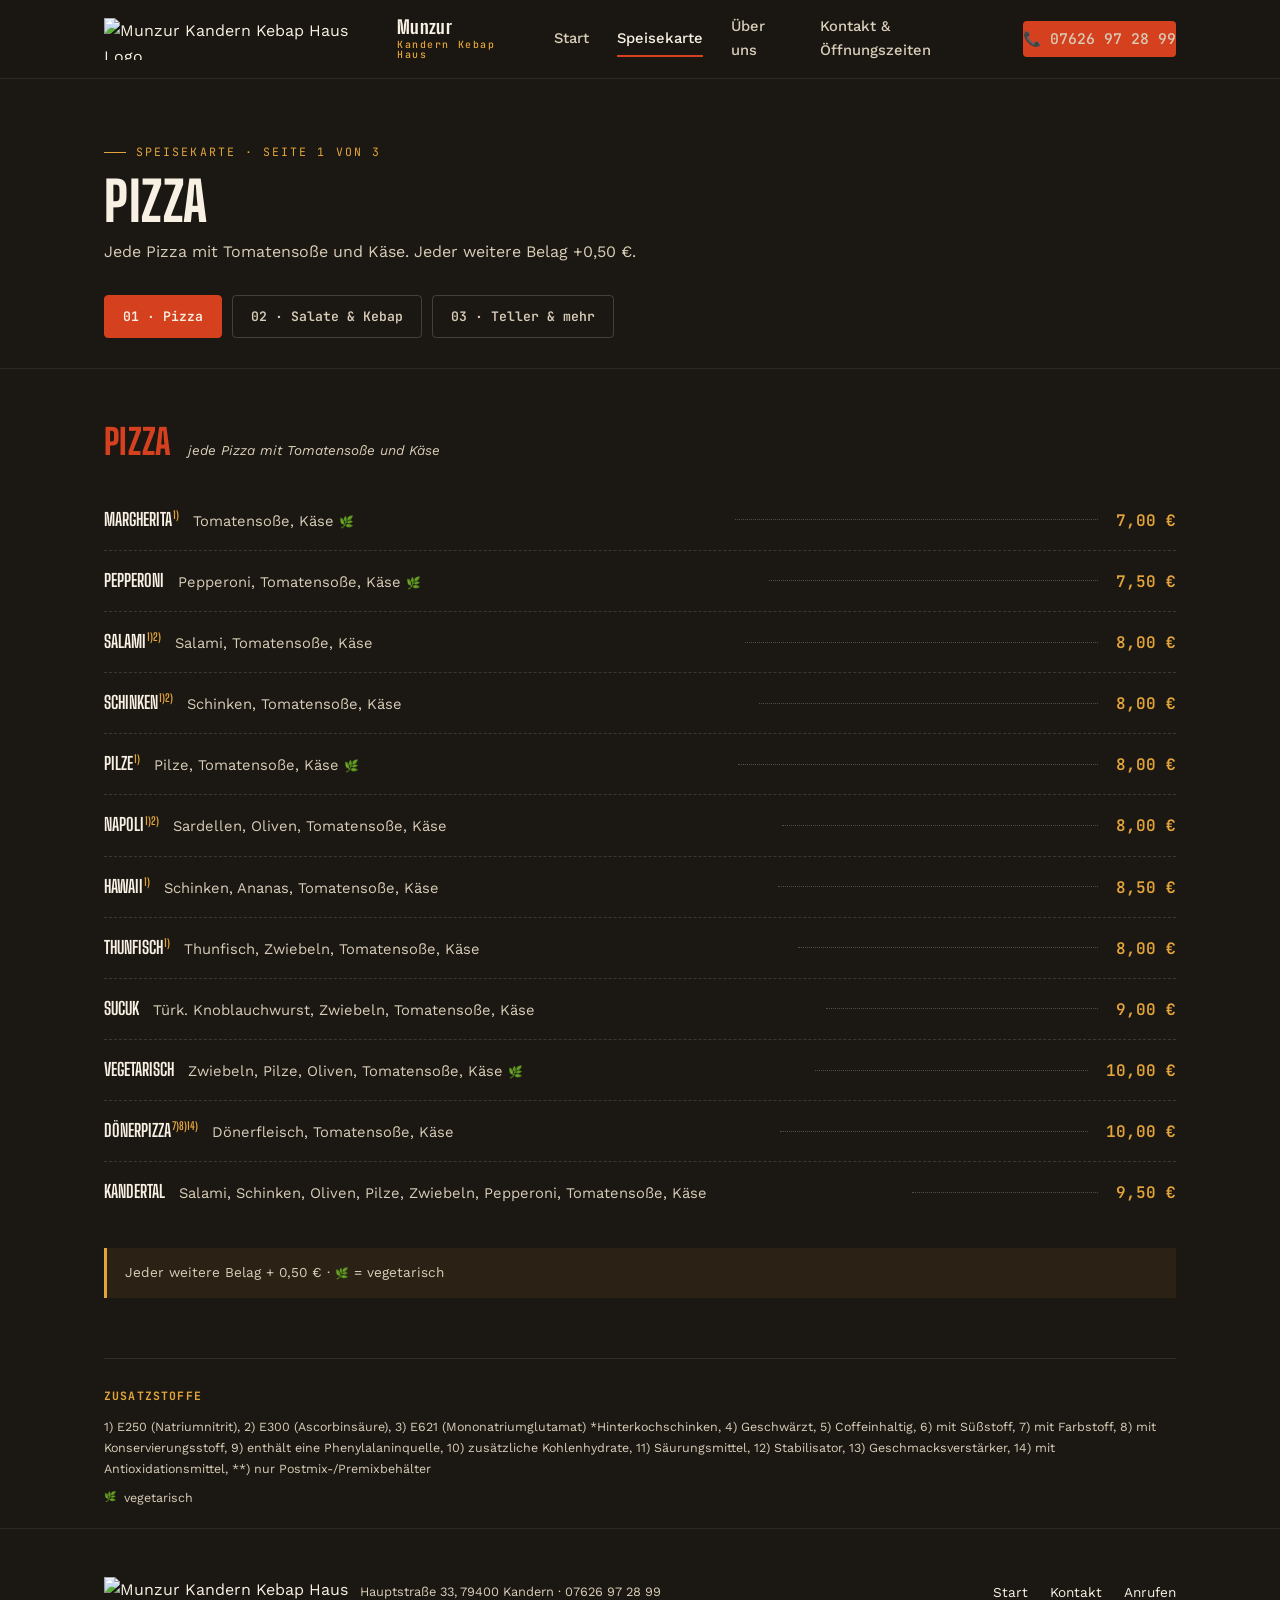
==== speisekarte-1.html @ 80e95b58 "Add files via upload" ====
<!DOCTYPE html>
<html lang="de">
<head>
<meta charset="UTF-8">
<meta name="viewport" content="width=device-width, initial-scale=1.0">
<title>Pizza — Speisekarte | Munzur Kandern Kebap Haus</title>
<meta name="description" content="Pizza-Karte von Munzur Kandern Kebap Haus: von Margherita bis Kandertal, jede Pizza mit Tomatensoße und Käse.">
<link rel="icon" href="assets/logo.png">
<link rel="stylesheet" href="styles.css">
</head>
<body>

<header class="site-header">
  <div class="wrap">
    <a class="brand" href="index.html">
      <img src="assets/logo.png" alt="Munzur Kandern Kebap Haus Logo">
      <span class="brand-name">Munzur<span>Kandern Kebap Haus</span></span>
    </a>
    <button class="nav-toggle" aria-label="Menü öffnen" aria-expanded="false">&#9776;</button>
    <nav class="main-nav">
      <a href="index.html">Start</a>
      <a href="speisekarte-1.html" class="active">Speisekarte</a>
      <a href="index.html#ueber-uns">Über uns</a>
      <a href="index.html#kontakt">Kontakt &amp; Öffnungszeiten</a>
      <a class="nav-call" href="tel:+497626972899">📞 07626 97 28 99</a>
    </nav>
  </div>
</header>

<section class="menu-hero">
  <div class="wrap">
    <span class="eyebrow">Speisekarte · Seite 1 von 3</span>
    <h1 style="margin-top:14px;">Pizza</h1>
    <p>Jede Pizza mit Tomatensoße und Käse. Jeder weitere Belag +0,50 €.</p>
    <div class="menu-tabs">
      <a href="speisekarte-1.html" class="active">01 · Pizza</a>
      <a href="speisekarte-2.html">02 · Salate &amp; Kebap</a>
      <a href="speisekarte-3.html">03 · Teller &amp; mehr</a>
    </div>
  </div>
</section>

<section class="menu-section">
  <div class="wrap">

    <div class="menu-cat-head">
      <h2>Pizza</h2>
      <span class="menu-cat-note">jede Pizza mit Tomatensoße und Käse</span>
    </div>

    <ul class="menu-list">
      <li class="menu-item">
        <span class="menu-item-name">Margherita<sup class="fn">1)</sup></span>
        <span class="menu-item-desc">Tomatensoße, Käse <span class="leaf">🌿</span></span>
        <span class="menu-item-leader"></span>
        <span class="menu-item-price">7,00 €</span>
      </li>
      <li class="menu-item">
        <span class="menu-item-name">Pepperoni</span>
        <span class="menu-item-desc">Pepperoni, Tomatensoße, Käse <span class="leaf">🌿</span></span>
        <span class="menu-item-leader"></span>
        <span class="menu-item-price">7,50 €</span>
      </li>
      <li class="menu-item">
        <span class="menu-item-name">Salami<sup class="fn">1)2)</sup></span>
        <span class="menu-item-desc">Salami, Tomatensoße, Käse</span>
        <span class="menu-item-leader"></span>
        <span class="menu-item-price">8,00 €</span>
      </li>
      <li class="menu-item">
        <span class="menu-item-name">Schinken<sup class="fn">1)2)</sup></span>
        <span class="menu-item-desc">Schinken, Tomatensoße, Käse</span>
        <span class="menu-item-leader"></span>
        <span class="menu-item-price">8,00 €</span>
      </li>
      <li class="menu-item">
        <span class="menu-item-name">Pilze<sup class="fn">1)</sup></span>
        <span class="menu-item-desc">Pilze, Tomatensoße, Käse <span class="leaf">🌿</span></span>
        <span class="menu-item-leader"></span>
        <span class="menu-item-price">8,00 €</span>
      </li>
      <li class="menu-item">
        <span class="menu-item-name">Napoli<sup class="fn">1)2)</sup></span>
        <span class="menu-item-desc">Sardellen, Oliven, Tomatensoße, Käse</span>
        <span class="menu-item-leader"></span>
        <span class="menu-item-price">8,00 €</span>
      </li>
      <li class="menu-item">
        <span class="menu-item-name">Hawaii<sup class="fn">1)</sup></span>
        <span class="menu-item-desc">Schinken, Ananas, Tomatensoße, Käse</span>
        <span class="menu-item-leader"></span>
        <span class="menu-item-price">8,50 €</span>
      </li>
      <li class="menu-item">
        <span class="menu-item-name">Thunfisch<sup class="fn">1)</sup></span>
        <span class="menu-item-desc">Thunfisch, Zwiebeln, Tomatensoße, Käse</span>
        <span class="menu-item-leader"></span>
        <span class="menu-item-price">8,00 €</span>
      </li>
      <li class="menu-item">
        <span class="menu-item-name">Sucuk</span>
        <span class="menu-item-desc">Türk. Knoblauchwurst, Zwiebeln, Tomatensoße, Käse</span>
        <span class="menu-item-leader"></span>
        <span class="menu-item-price">9,00 €</span>
      </li>
      <li class="menu-item">
        <span class="menu-item-name">Vegetarisch</span>
        <span class="menu-item-desc">Zwiebeln, Pilze, Oliven, Tomatensoße, Käse <span class="leaf">🌿</span></span>
        <span class="menu-item-leader"></span>
        <span class="menu-item-price">10,00 €</span>
      </li>
      <li class="menu-item">
        <span class="menu-item-name">Dönerpizza<sup class="fn">7)8)14)</sup></span>
        <span class="menu-item-desc">Dönerfleisch, Tomatensoße, Käse</span>
        <span class="menu-item-leader"></span>
        <span class="menu-item-price">10,00 €</span>
      </li>
      <li class="menu-item">
        <span class="menu-item-name">Kandertal</span>
        <span class="menu-item-desc">Salami, Schinken, Oliven, Pilze, Zwiebeln, Pepperoni, Tomatensoße, Käse</span>
        <span class="menu-item-leader"></span>
        <span class="menu-item-price">9,50 €</span>
      </li>
    </ul>

    <p class="price-note">Jeder weitere Belag + 0,50 € · <span class="leaf">🌿</span> = vegetarisch</p>

    <div class="legend">
      <h4>Zusatzstoffe</h4>
      <p>1) E250 (Natriumnitrit), 2) E300 (Ascorbinsäure), 3) E621 (Mononatriumglutamat) *Hinterkochschinken, 4) Geschwärzt, 5) Coffeinhaltig, 6) mit Süßstoff, 7) mit Farbstoff, 8) mit Konservierungsstoff, 9) enthält eine Phenylalaninquelle, 10) zusätzliche Kohlenhydrate, 11) Säurungsmittel, 12) Stabilisator, 13) Geschmacksverstärker, 14) mit Antioxidationsmittel, **) nur Postmix-/Premixbehälter</p>
      <p class="leaf-key"><span class="leaf">🌿</span> vegetarisch</p>
    </div>

  </div>
</section>

<footer>
  <div class="wrap footer-grid">
    <div class="footer-brand">
      <img src="assets/logo.png" alt="Munzur Kandern Kebap Haus">
      <span class="footer-note">Hauptstraße 33, 79400 Kandern · 07626 97 28 99</span>
    </div>
    <div class="footer-links">
      <a href="index.html">Start</a>
      <a href="index.html#kontakt">Kontakt</a>
      <a href="tel:+497626972899">Anrufen</a>
    </div>
  </div>
</footer>

<script src="script.js"></script>
</body>
</html>
---- styles.css ----
/* ===========================================================
   Munzur Kandern Kebap Haus — Design tokens
   =========================================================== */
@import url('https://fonts.googleapis.com/css2?family=Big+Shoulders+Display:wght@600;700;800;900&family=Work+Sans:wght@400;500;600;700&family=JetBrains+Mono:wght@500;600;700&display=swap');

:root{
  /* colour */
  --ink:        #1b1712;
  --ink-2:      #251f18;
  --ink-3:      #322a20;
  --cream:      #f7f0e3;
  --cream-dim:  #d8cdb8;
  --ember:      #d5401f;
  --ember-dim:  #9c2c15;
  --gold:       #e3a53a;
  --olive:      #7c8a53;

  /* type */
  --f-display: 'Big Shoulders Display', sans-serif;
  --f-body:    'Work Sans', sans-serif;
  --f-mono:    'JetBrains Mono', monospace;

  /* layout */
  --maxw: 1120px;
  --radius: 4px;
}

*, *::before, *::after{ box-sizing: border-box; }
html{ scroll-behavior: smooth; }
body{
  margin:0;
  background: var(--ink);
  color: var(--cream);
  font-family: var(--f-body);
  font-size: 16px;
  line-height: 1.6;
  -webkit-font-smoothing: antialiased;
}
img{ max-width:100%; display:block; }
a{ color: inherit; text-decoration:none; }

.wrap{
  max-width: var(--maxw);
  margin: 0 auto;
  padding: 0 24px;
}

h1,h2,h3{
  font-family: var(--f-display);
  font-weight: 800;
  letter-spacing: 0.01em;
  line-height: 0.95;
  margin: 0;
  color: var(--cream);
}

.eyebrow{
  font-family: var(--f-mono);
  font-size: 0.72rem;
  letter-spacing: 0.18em;
  text-transform: uppercase;
  color: var(--gold);
  display:inline-flex;
  align-items:center;
  gap: 10px;
}
.eyebrow::before{
  content:'';
  width: 22px; height: 1px;
  background: var(--gold);
  display:inline-block;
}

/* ---------- focus ---------- */
a:focus-visible, button:focus-visible{
  outline: 2px solid var(--gold);
  outline-offset: 3px;
}

/* ---------- header ---------- */
.site-header{
  position: sticky;
  top:0;
  z-index: 50;
  background: rgba(27,23,18,0.92);
  backdrop-filter: blur(6px);
  border-bottom: 1px solid rgba(247,240,227,0.08);
}
.site-header .wrap{
  display:flex;
  align-items:center;
  justify-content: space-between;
  gap: 24px;
  height: 78px;
}
.brand{
  display:flex;
  align-items:center;
  gap: 12px;
}
.brand img{ height: 42px; width:auto; }
.brand-name{
  font-family: var(--f-display);
  font-weight: 800;
  font-size: 1.15rem;
  letter-spacing: 0.02em;
  color: var(--cream);
  line-height: 1;
}
.brand-name span{
  display:block;
  font-family: var(--f-mono);
  font-weight: 500;
  font-size: 0.62rem;
  letter-spacing: 0.16em;
  color: var(--gold);
  margin-top: 3px;
}

nav.main-nav{
  display:flex;
  align-items:center;
  gap: 28px;
}
nav.main-nav a{
  font-size: 0.92rem;
  font-weight: 500;
  color: var(--cream-dim);
  position: relative;
  padding: 6px 0;
}
nav.main-nav a:hover, nav.main-nav a.active{ color: var(--cream); }
nav.main-nav a.active::after{
  content:'';
  position:absolute;
  left:0; right:0; bottom:0;
  height:2px;
  background: var(--ember);
}
.nav-call{
  font-family: var(--f-mono);
  font-weight: 600;
  font-size: 0.85rem;
  background: var(--ember);
  color: var(--cream);
  padding: 10px 18px;
  border-radius: var(--radius);
  white-space: nowrap;
}
.nav-call:hover{ background: var(--ember-dim); }

.nav-toggle{
  display:none;
  background:none; border:none;
  color: var(--cream);
  font-size: 1.6rem;
  cursor:pointer;
}

/* ---------- buttons ---------- */
.btn{
  display:inline-flex;
  align-items:center;
  gap:10px;
  padding: 14px 26px;
  font-family: var(--f-mono);
  font-weight: 600;
  font-size: 0.9rem;
  letter-spacing: 0.02em;
  border-radius: var(--radius);
  border: 1px solid transparent;
  cursor:pointer;
}
.btn-primary{ background: var(--ember); color: var(--cream); }
.btn-primary:hover{ background: var(--ember-dim); }
.btn-ghost{ border-color: rgba(247,240,227,0.35); color: var(--cream); }
.btn-ghost:hover{ border-color: var(--gold); color: var(--gold); }

/* ---------- hero ---------- */
.hero{
  position:relative;
  padding: 90px 0 70px;
  overflow:hidden;
  border-bottom: 1px solid rgba(247,240,227,0.08);
}
.hero .wrap{
  display:grid;
  grid-template-columns: 1.15fr 0.85fr;
  gap: 48px;
  align-items:center;
}
.hero h1{
  font-size: clamp(2.8rem, 6vw, 4.6rem);
  text-transform: uppercase;
}
.hero h1 em{
  font-style:normal;
  color: var(--ember);
}
.hero p.lead{
  margin: 22px 0 32px;
  max-width: 46ch;
  color: var(--cream-dim);
  font-size: 1.05rem;
}
.hero-ctas{ display:flex; gap:16px; flex-wrap:wrap; }
.hero-meta{
  margin-top: 34px;
  display:flex;
  gap: 28px;
  font-family: var(--f-mono);
  font-size: 0.78rem;
  color: var(--cream-dim);
}
.hero-meta strong{ display:block; color: var(--gold); font-size:0.68rem; letter-spacing:0.1em; text-transform:uppercase; margin-bottom:4px;}

/* --- signature: rotating spit --- */
.spit-stage{
  position:relative;
  display:flex;
  align-items:center;
  justify-content:center;
  height: 380px;
}
.spit-stage svg{ width: 220px; height: 340px; }
.spit-rod{
  transform-origin: 110px 170px;
}
.meat-wrap{
  transform-origin: 110px 170px;
  animation: spinMeat 6s linear infinite;
}
@keyframes spinMeat{
  0%   { transform: scaleX(1); }
  25%  { transform: scaleX(0.18); }
  50%  { transform: scaleX(1); }
  75%  { transform: scaleX(0.18); }
  100% { transform: scaleX(1); }
}
.ember-glow{
  position:absolute;
  bottom: 10px;
  width: 260px; height: 60px;
  background: radial-gradient(ellipse at center, rgba(213,64,31,0.55), transparent 70%);
  filter: blur(6px);
}
@media (prefers-reduced-motion: reduce){
  .meat-wrap{ animation: none; }
}

/* ---------- sections ---------- */
section{ padding: 84px 0; }
.section-head{ max-width: 640px; margin-bottom: 48px; }
.section-head h2{ font-size: clamp(2rem, 4vw, 2.8rem); margin-top:14px; text-transform:uppercase; }
.section-head p{ color: var(--cream-dim); margin-top: 14px; }

/* about */
.about{ background: var(--ink-2); border-top:1px solid rgba(247,240,227,0.06); border-bottom:1px solid rgba(247,240,227,0.06); }
.about-grid{
  display:grid;
  grid-template-columns: 1fr 1fr;
  gap: 56px;
  align-items:start;
}
.about-grid p{ color: var(--cream-dim); margin: 0 0 16px; }
.about-figures{
  display:grid;
  grid-template-columns: repeat(3,1fr);
  gap: 20px;
}
.figure{
  border: 1px solid rgba(247,240,227,0.14);
  border-radius: var(--radius);
  padding: 22px 18px;
}
.figure b{
  display:block;
  font-family: var(--f-display);
  font-size: 2.1rem;
  color: var(--gold);
  line-height:1;
}
.figure span{
  display:block;
  margin-top:8px;
  font-size: 0.78rem;
  color: var(--cream-dim);
}

/* highlights */
.highlights-grid{
  display:grid;
  grid-template-columns: repeat(4, 1fr);
  gap: 20px;
}
.dish-card{
  background: var(--ink-2);
  border: 1px solid rgba(247,240,227,0.1);
  border-radius: var(--radius);
  padding: 26px 22px 22px;
  display:flex;
  flex-direction:column;
  gap: 14px;
  transition: border-color .2s, transform .2s;
}
.dish-card:hover{ border-color: var(--ember); transform: translateY(-4px); }
.dish-icon{
  width: 46px; height:46px;
  display:flex; align-items:center; justify-content:center;
  border-radius: 50%;
  background: rgba(213,64,31,0.14);
  color: var(--ember);
}
.dish-icon svg{ width:24px; height:24px; }
.dish-card h3{ font-size:1.35rem; text-transform:uppercase; }
.dish-card p{ color: var(--cream-dim); font-size:0.92rem; margin:0; flex-grow:1; }
.dish-price{ font-family: var(--f-mono); color: var(--gold); font-weight:600; }

/* menu teaser */
.menu-teaser{ background: var(--ink-2); border-top:1px solid rgba(247,240,227,0.06); border-bottom:1px solid rgba(247,240,227,0.06); }
.teaser-grid{ display:grid; grid-template-columns: repeat(3,1fr); gap: 22px; }
.teaser-card{
  position:relative;
  border: 1px solid rgba(247,240,227,0.12);
  border-radius: var(--radius);
  padding: 30px 26px;
  overflow:hidden;
}
.teaser-card::before{
  content: attr(data-num);
  position:absolute;
  right: 14px; top: 4px;
  font-family: var(--f-display);
  font-size: 5rem;
  font-weight:900;
  color: rgba(247,240,227,0.05);
  line-height:1;
}
.teaser-card h3{ font-size:1.5rem; text-transform:uppercase; position:relative; }
.teaser-card p{ color: var(--cream-dim); font-size:0.9rem; margin: 10px 0 20px; position:relative; }
.teaser-card a{ font-family: var(--f-mono); font-size:0.82rem; color: var(--gold); font-weight:600; position:relative; }
.teaser-card a:hover{ color: var(--ember); }

/* info / hours+contact */
.info-grid{
  display:grid;
  grid-template-columns: 1fr 1fr;
  gap: 48px;
}
.hours-table{ width:100%; border-collapse: collapse; }
.hours-table td{
  padding: 11px 0;
  border-bottom: 1px solid rgba(247,240,227,0.1);
  font-size: 0.95rem;
}
.hours-table td:first-child{ color: var(--cream-dim); }
.hours-table td:last-child{ text-align:right; font-family: var(--f-mono); }
.hours-table tr.today td{ color: var(--gold); }
.hours-table tr.closed td{ color: var(--ember); }

.contact-card{
  border: 1px solid rgba(247,240,227,0.12);
  border-radius: var(--radius);
  padding: 30px;
}
.contact-card .row{
  display:flex; gap:14px; align-items:flex-start;
  padding: 14px 0;
  border-bottom: 1px solid rgba(247,240,227,0.08);
}
.contact-card .row:last-child{ border-bottom:none; }
.contact-card .row svg{ width:20px; height:20px; color: var(--ember); flex-shrink:0; margin-top:2px; }
.contact-card .row div b{ display:block; font-size:0.7rem; letter-spacing:0.1em; text-transform:uppercase; color: var(--cream-dim); margin-bottom:3px; }
.contact-card .row div a, .contact-card .row div span{ font-size:0.98rem; }
.map-frame{
  margin-top: 20px;
  border-radius: var(--radius);
  overflow:hidden;
  border: 1px solid rgba(247,240,227,0.12);
  filter: grayscale(0.4) contrast(1.05);
}
.map-frame iframe{ width:100%; height:220px; border:0; display:block; }

/* footer */
footer{ padding: 48px 0 34px; border-top: 1px solid rgba(247,240,227,0.08); }
.footer-grid{
  display:flex;
  justify-content: space-between;
  align-items:center;
  flex-wrap:wrap;
  gap: 20px;
}
.footer-brand{ display:flex; align-items:center; gap:12px; }
.footer-brand img{ height:30px; }
.footer-note{ font-size:0.8rem; color: var(--cream-dim); }
.footer-links{ display:flex; gap:22px; font-size:0.85rem; }
.footer-links a:hover{ color: var(--gold); }

/* ===========================================================
   Menu pages
   =========================================================== */
.menu-hero{
  padding: 56px 0 30px;
  border-bottom: 1px solid rgba(247,240,227,0.08);
}
.menu-hero h1{ font-size: clamp(2.2rem,5vw,3.4rem); text-transform:uppercase; }
.menu-hero p{ color: var(--cream-dim); margin-top:12px; max-width: 60ch; }

.menu-tabs{
  display:flex;
  gap: 10px;
  margin-top: 30px;
  flex-wrap:wrap;
}
.menu-tabs a{
  font-family: var(--f-mono);
  font-size: 0.82rem;
  font-weight:600;
  padding: 10px 18px;
  border: 1px solid rgba(247,240,227,0.18);
  border-radius: var(--radius);
  color: var(--cream-dim);
}
.menu-tabs a.active{ background: var(--ember); border-color: var(--ember); color: var(--cream); }
.menu-tabs a:not(.active):hover{ border-color: var(--gold); color: var(--gold); }

.menu-section{ padding: 56px 0 20px; }
.menu-section + .menu-section{ padding-top: 10px; }
.menu-cat-head{
  display:flex;
  align-items:baseline;
  gap: 16px;
  margin-bottom: 28px;
}
.menu-cat-head h2{
  font-size: clamp(1.7rem, 3vw, 2.2rem);
  text-transform:uppercase;
  color: var(--ember);
}
.menu-cat-note{ font-size:0.85rem; color: var(--cream-dim); font-style:italic; }

.menu-list{ list-style:none; margin:0 0 12px; padding:0; }
.menu-item{
  display:flex;
  align-items:baseline;
  gap: 14px;
  padding: 16px 0;
  border-bottom: 1px dashed rgba(247,240,227,0.15);
}
.menu-item:last-child{ border-bottom:none; }
.menu-item-name{
  font-family: var(--f-display);
  font-weight:700;
  font-size: 1.1rem;
  text-transform:uppercase;
  white-space:nowrap;
  color: var(--cream);
}
.menu-item-desc{ color: var(--cream-dim); font-size:0.92rem; flex-grow:1; }
.menu-item-leader{
  flex-grow:1;
  border-bottom: 1px dotted rgba(247,240,227,0.25);
  margin: 0 4px;
  height: 0;
  min-width: 20px;
  align-self:center;
}
.menu-item-price{
  font-family: var(--f-mono);
  font-weight:600;
  color: var(--gold);
  white-space:nowrap;
}
.leaf{ color: var(--olive); font-size:0.8em; }
sup.fn{ color: var(--gold); font-size: 0.62em; margin-left:1px; }

.menu-subgroup{ margin-bottom: 34px; }
.menu-subgroup h3{
  font-family: var(--f-mono);
  font-size: 0.8rem;
  letter-spacing:0.1em;
  text-transform:uppercase;
  color: var(--cream-dim);
  margin: 0 0 10px;
  padding-bottom: 8px;
  border-bottom: 1px solid rgba(247,240,227,0.1);
}

.legend{
  margin-top: 60px;
  padding-top: 28px;
  border-top: 1px solid rgba(247,240,227,0.1);
  font-size: 0.78rem;
  color: var(--cream-dim);
}
.legend h4{
  font-family: var(--f-mono);
  text-transform:uppercase;
  letter-spacing:0.1em;
  font-size:0.72rem;
  color: var(--gold);
  margin: 0 0 10px;
}
.legend p{ margin:0; line-height:1.7; }
.legend .leaf-key{ margin-top:8px; display:flex; align-items:center; gap:8px; }

.price-note{
  margin-top: 26px;
  padding: 14px 18px;
  border-left: 3px solid var(--gold);
  background: rgba(227,165,58,0.08);
  font-size: 0.85rem;
  color: var(--cream-dim);
}

/* ---------- responsive ---------- */
@media (max-width: 900px){
  .hero .wrap{ grid-template-columns: 1fr; }
  .spit-stage{ height: 260px; order:-1; }
  .about-grid{ grid-template-columns: 1fr; }
  .highlights-grid{ grid-template-columns: repeat(2,1fr); }
  .teaser-grid{ grid-template-columns: 1fr; }
  .info-grid{ grid-template-columns: 1fr; }
}
@media (max-width: 720px){
  nav.main-nav{
    position:absolute;
    top: 78px; left:0; right:0;
    background: var(--ink);
    flex-direction:column;
    align-items:flex-start;
    gap: 0;
    padding: 8px 24px 20px;
    border-bottom: 1px solid rgba(247,240,227,0.08);
    display:none;
  }
  nav.main-nav.open{ display:flex; }
  nav.main-nav a{ width:100%; padding: 12px 0; }
  .nav-call{ margin-top:10px; }
  .nav-toggle{ display:block; }
  .highlights-grid{ grid-template-columns: 1fr; }
  .menu-item{ flex-wrap:wrap; }
  .menu-item-leader{ display:none; }
  .menu-item-desc{ flex-basis:100%; order:3; }
}
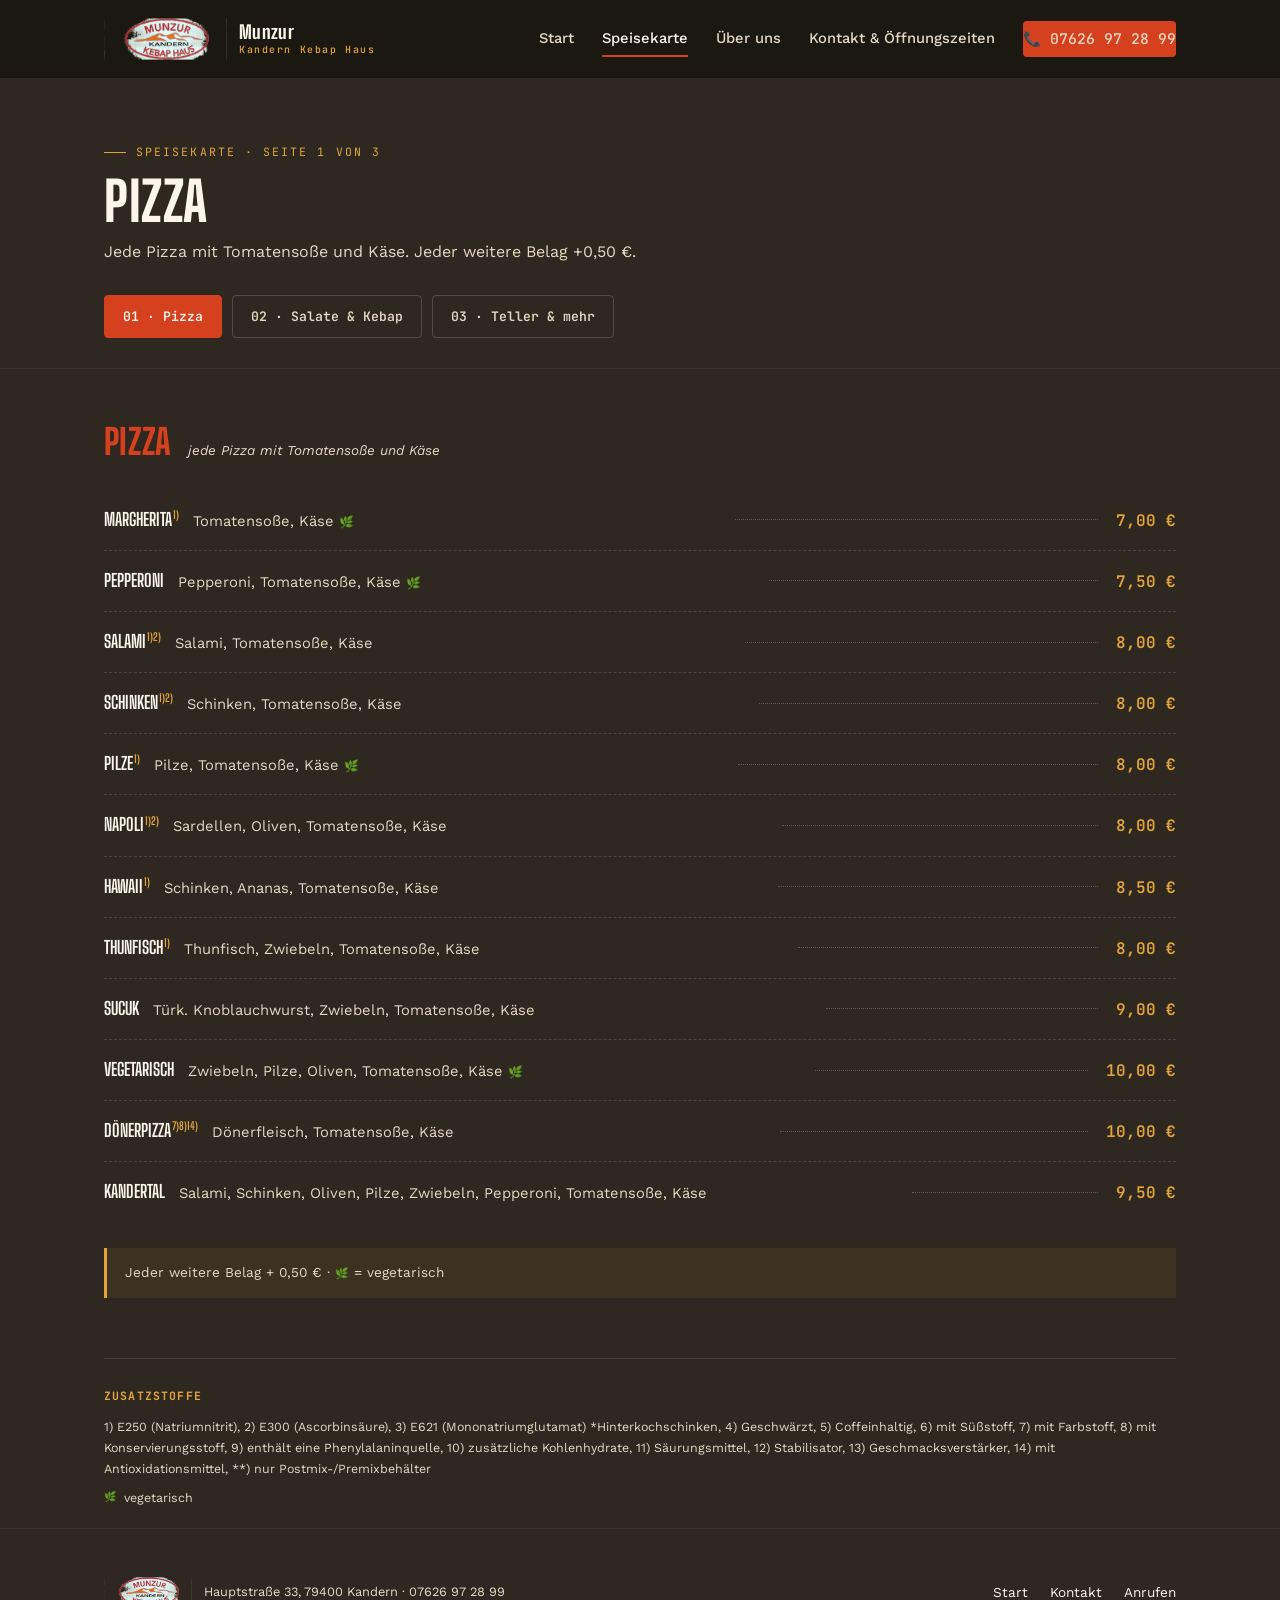
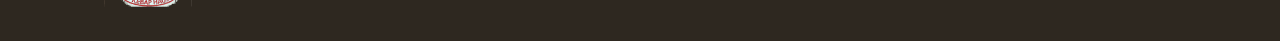
==== commit 52b18b04: "Update logo paths in speisekarte-1.html" ====
--- a/speisekarte-1.html
+++ b/speisekarte-1.html
@@ -5,7 +5,7 @@
 <meta name="viewport" content="width=device-width, initial-scale=1.0">
 <title>Pizza — Speisekarte | Munzur Kandern Kebap Haus</title>
 <meta name="description" content="Pizza-Karte von Munzur Kandern Kebap Haus: von Margherita bis Kandertal, jede Pizza mit Tomatensoße und Käse.">
-<link rel="icon" href="assets/logo.png">
+<link rel="icon" href="logo.png">
 <link rel="stylesheet" href="styles.css">
 </head>
 <body>
@@ -13,7 +13,7 @@
 <header class="site-header">
   <div class="wrap">
     <a class="brand" href="index.html">
-      <img src="assets/logo.png" alt="Munzur Kandern Kebap Haus Logo">
+      <img src="logo.png" alt="Munzur Kandern Kebap Haus Logo">
       <span class="brand-name">Munzur<span>Kandern Kebap Haus</span></span>
     </a>
     <button class="nav-toggle" aria-label="Menü öffnen" aria-expanded="false">&#9776;</button>
@@ -137,7 +137,7 @@
 <footer>
   <div class="wrap footer-grid">
     <div class="footer-brand">
-      <img src="assets/logo.png" alt="Munzur Kandern Kebap Haus">
+      <img src="logo.png" alt="Munzur Kandern Kebap Haus">
       <span class="footer-note">Hauptstraße 33, 79400 Kandern · 07626 97 28 99</span>
     </div>
     <div class="footer-links">
--- a/styles.css
+++ b/styles.css
@@ -5,11 +5,11 @@
 
 :root{
   /* colour */
-  --ink:        #1b1712;
-  --ink-2:      #251f18;
-  --ink-3:      #322a20;
-  --cream:      #f7f0e3;
-  --cream-dim:  #d8cdb8;
+  --ink:        #2e2820;
+  --ink-2:      #3a3226;
+  --ink-3:      #473d2d;
+  --cream:      #fbf5ea;
+  --cream-dim:  #e4d9c3;
   --ember:      #d5401f;
   --ember-dim:  #9c2c15;
   --gold:       #e3a53a;
@@ -228,14 +228,18 @@
 }
 .meat-wrap{
   transform-origin: 110px 170px;
-  animation: spinMeat 6s linear infinite;
+  animation: spinMeat 7s ease-in-out infinite;
 }
 @keyframes spinMeat{
-  0%   { transform: scaleX(1); }
-  25%  { transform: scaleX(0.18); }
-  50%  { transform: scaleX(1); }
-  75%  { transform: scaleX(0.18); }
-  100% { transform: scaleX(1); }
+  0%    { transform: scaleX(1); }
+  12.5% { transform: scaleX(0.9); }
+  25%   { transform: scaleX(0.62); }
+  37.5% { transform: scaleX(0.9); }
+  50%   { transform: scaleX(1); }
+  62.5% { transform: scaleX(0.9); }
+  75%   { transform: scaleX(0.62); }
+  87.5% { transform: scaleX(0.9); }
+  100%  { transform: scaleX(1); }
 }
 .ember-glow{
   position:absolute;
